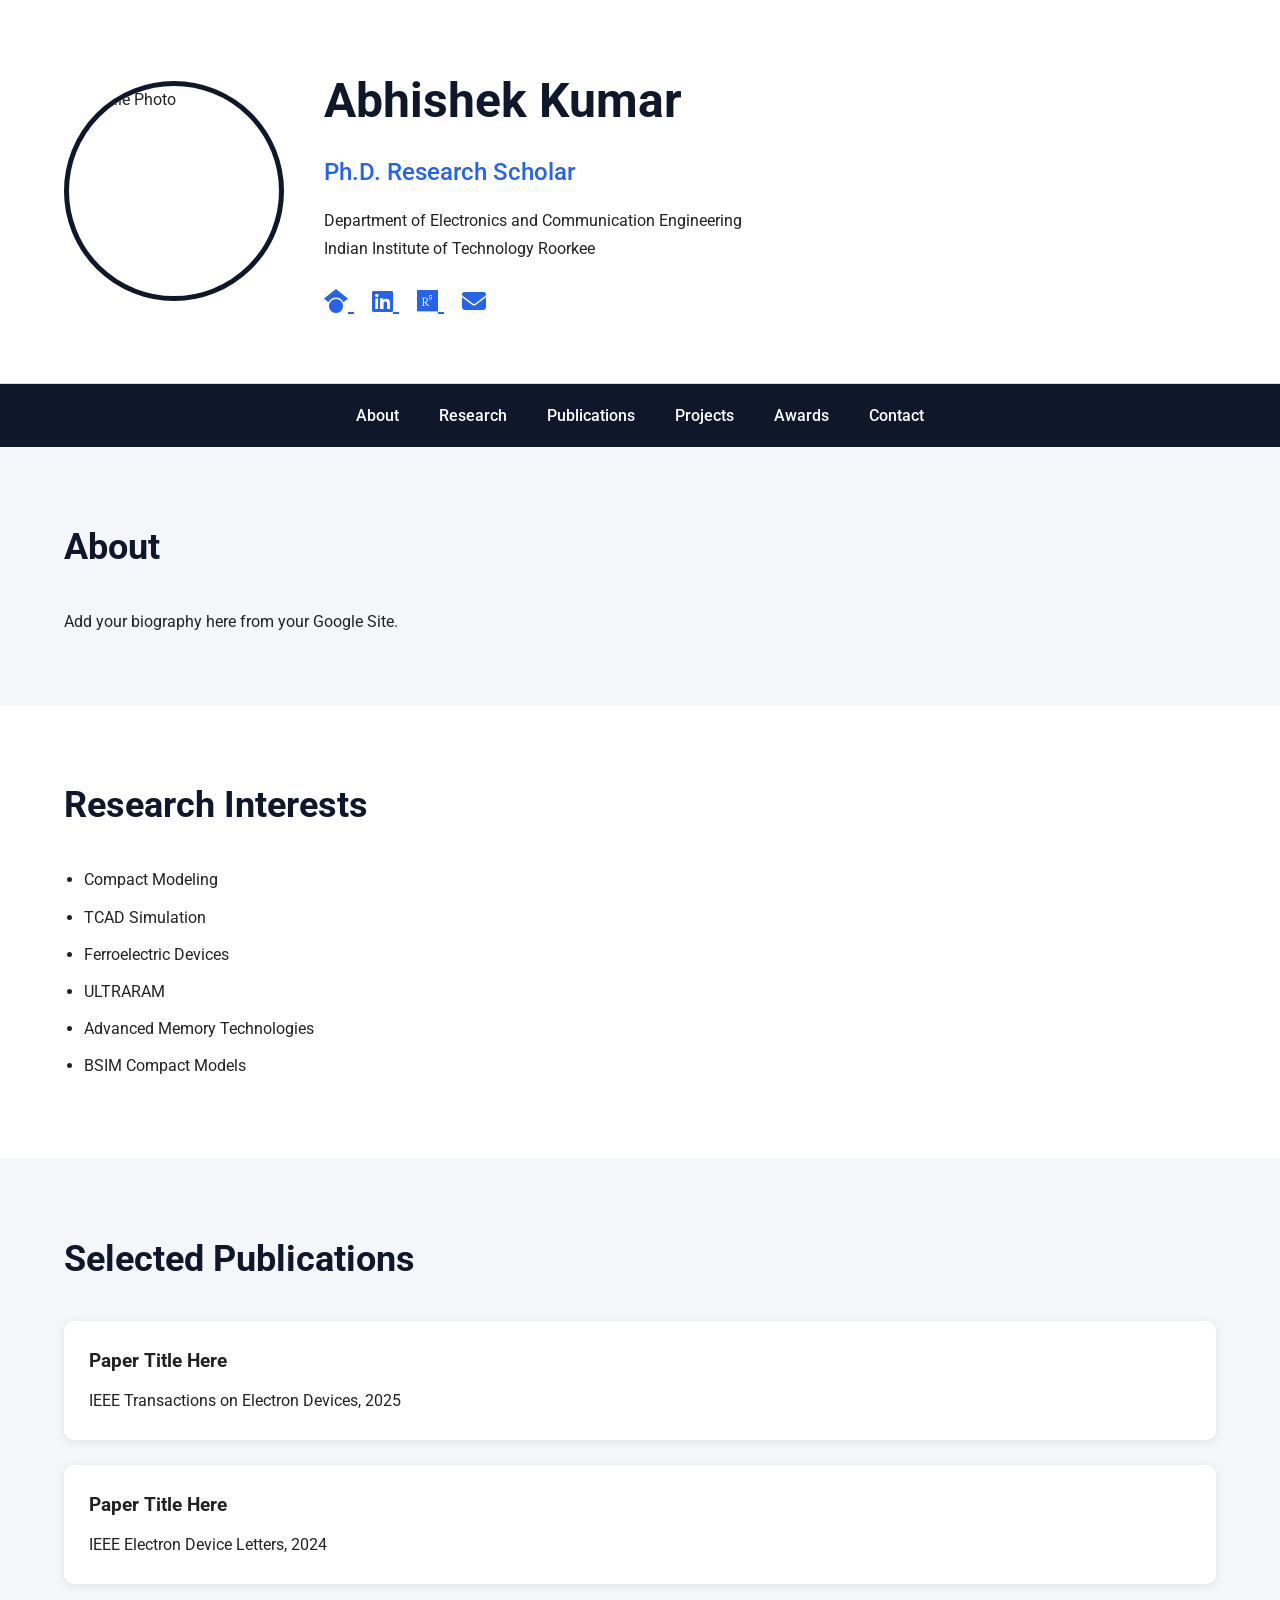
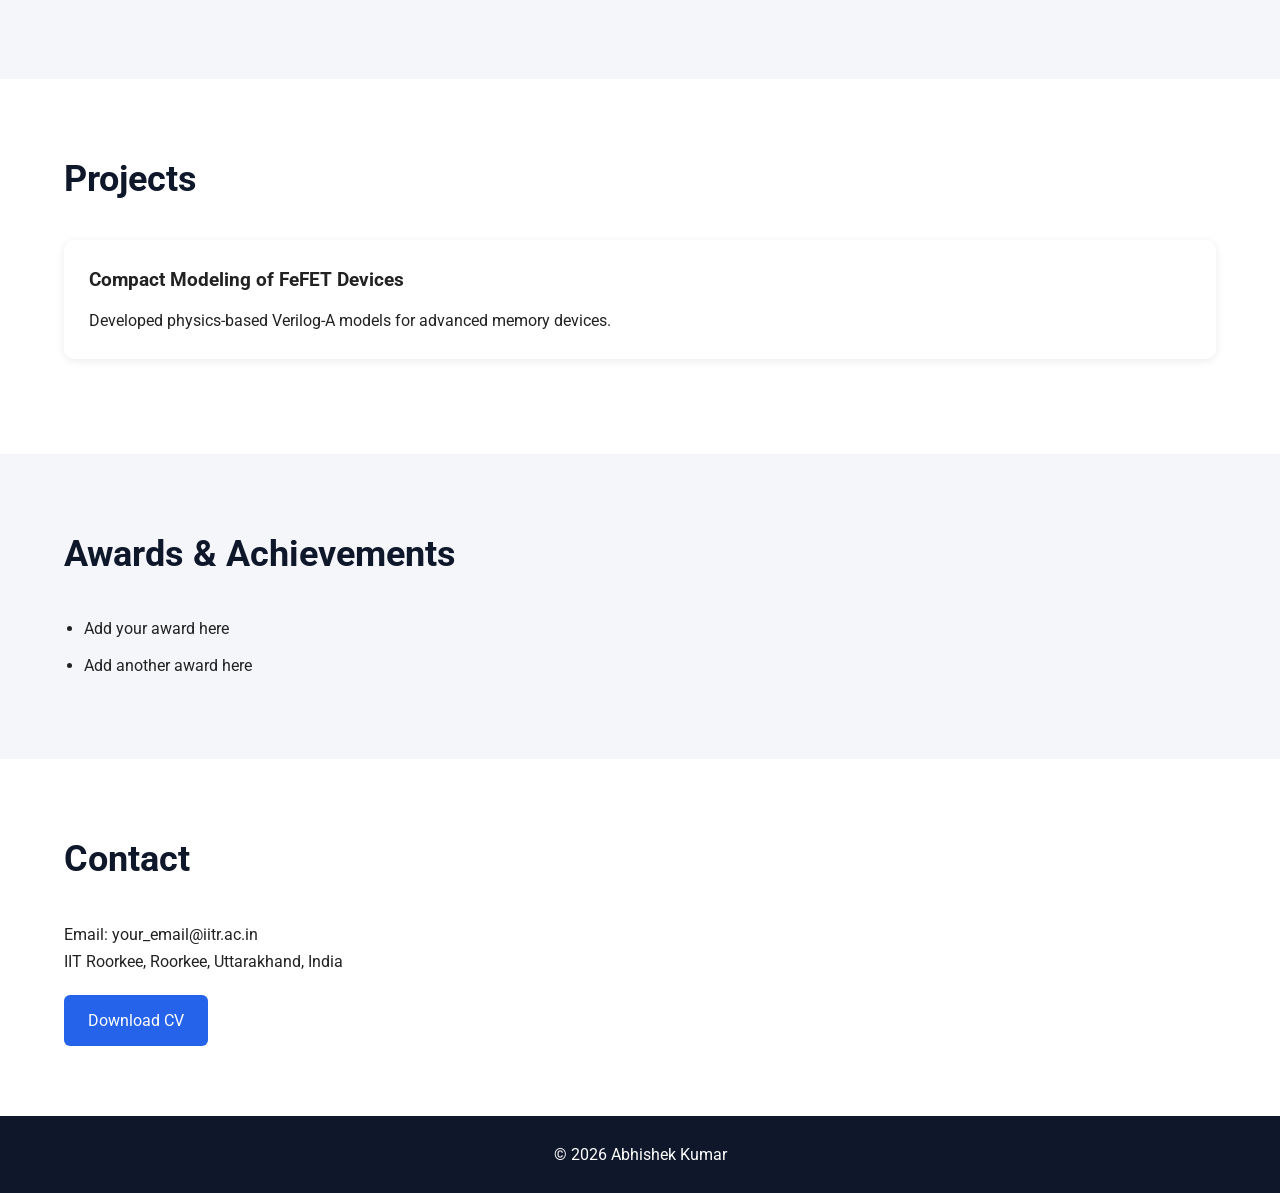
==== index.html @ ea374eec "initial commit" ====
<!DOCTYPE html>
<html lang="en">

<head>

    <meta charset="UTF-8">

    <meta name="viewport"
          content="width=device-width, initial-scale=1.0">

    <title>Abhishek Kumar</title>

    <link rel="stylesheet" href="style.css">

    <link href="https://fonts.googleapis.com/css2?family=Roboto:wght@300;400;500;700&display=swap"
          rel="stylesheet">

    <link rel="stylesheet"
          href="https://cdnjs.cloudflare.com/ajax/libs/font-awesome/6.5.1/css/all.min.css">

</head>

<body>

    <!-- HEADER -->

    <header class="header">

        <div class="container">

            <div class="profile-section">

                <img src="images/profile.jpg"
                     alt="Profile Photo"
                     class="profile-image">

                <div class="profile-text">

                    <h1>Abhishek Kumar</h1>

                    <h2>Ph.D. Research Scholar</h2>

                    <p>
                        Department of Electronics and Communication Engineering
                    </p>

                    <p>
                        Indian Institute of Technology Roorkee
                    </p>

                    <div class="social-links">

                        <a href="#">
                            <i class="fab fa-google-scholar"></i>
                        </a>

                        <a href="#">
                            <i class="fab fa-linkedin"></i>
                        </a>

                        <a href="#">
                            <i class="fab fa-researchgate"></i>
                        </a>

                        <a href="#">
                            <i class="fas fa-envelope"></i>
                        </a>

                    </div>

                </div>

            </div>

        </div>

    </header>

    <!-- NAVBAR -->

    <nav class="navbar">

        <div class="container">

            <ul>

                <li><a href="#about">About</a></li>

                <li><a href="#research">Research</a></li>

                <li><a href="#publications">Publications</a></li>

                <li><a href="#projects">Projects</a></li>

                <li><a href="#awards">Awards</a></li>

                <li><a href="#contact">Contact</a></li>

            </ul>

        </div>

    </nav>

    <!-- ABOUT -->

    <section id="about" class="section">

        <div class="container">

            <h2>About</h2>

            <p>
                Add your biography here from your Google Site.
            </p>

        </div>

    </section>

    <!-- RESEARCH -->

    <section id="research" class="section alt-section">

        <div class="container">

            <h2>Research Interests</h2>

            <ul class="research-list">

                <li>Compact Modeling</li>

                <li>TCAD Simulation</li>

                <li>Ferroelectric Devices</li>

                <li>ULTRARAM</li>

                <li>Advanced Memory Technologies</li>

                <li>BSIM Compact Models</li>

            </ul>

        </div>

    </section>

    <!-- PUBLICATIONS -->

    <section id="publications" class="section">

        <div class="container">

            <h2>Selected Publications</h2>

            <div class="card">

                <h3>Paper Title Here</h3>

                <p>
                    IEEE Transactions on Electron Devices, 2025
                </p>

            </div>

            <div class="card">

                <h3>Paper Title Here</h3>

                <p>
                    IEEE Electron Device Letters, 2024
                </p>

            </div>

        </div>

    </section>

    <!-- PROJECTS -->

    <section id="projects" class="section alt-section">

        <div class="container">

            <h2>Projects</h2>

            <div class="card">

                <h3>Compact Modeling of FeFET Devices</h3>

                <p>
                    Developed physics-based Verilog-A models for advanced memory devices.
                </p>

            </div>

        </div>

    </section>

    <!-- AWARDS -->

    <section id="awards" class="section">

        <div class="container">

            <h2>Awards & Achievements</h2>

            <ul class="research-list">

                <li>Add your award here</li>

                <li>Add another award here</li>

            </ul>

        </div>

    </section>

    <!-- CONTACT -->

    <section id="contact" class="section alt-section">

        <div class="container">

            <h2>Contact</h2>

            <p>Email: your_email@iitr.ac.in</p>

            <p>
                IIT Roorkee, Roorkee, Uttarakhand, India
            </p>

            <a href="files/CV.pdf"
               class="cv-button"
               target="_blank">

               Download CV

            </a>

        </div>

    </section>

    <!-- FOOTER -->

    <footer class="footer">

        <div class="container">

            <p>
                © 2026 Abhishek Kumar
            </p>

        </div>

    </footer>

    <script src="script.js"></script>

</body>

</html>
---- style.css ----
*{
    margin:0;
    padding:0;
    box-sizing:border-box;
}

html{
    scroll-behavior:smooth;
}

body{
    font-family:'Roboto',sans-serif;
    background:#f4f6f9;
    color:#222;
    line-height:1.7;
}

/* CONTAINER */

.container{
    width:90%;
    max-width:1200px;
    margin:auto;
}

/* HEADER */

.header{
    background:#ffffff;
    padding:60px 0;
    border-bottom:1px solid #ddd;
}

.profile-section{
    display:flex;
    align-items:center;
    gap:40px;
}

.profile-image{
    width:220px;
    height:220px;
    border-radius:50%;
    object-fit:cover;
    border:5px solid #0f172a;
}

.profile-text h1{
    font-size:48px;
    color:#0f172a;
    margin-bottom:10px;
}

.profile-text h2{
    color:#2563eb;
    margin-bottom:15px;
    font-weight:500;
}

.social-links{
    margin-top:20px;
}

.social-links a{
    color:#2563eb;
    font-size:24px;
    margin-right:18px;
}

/* NAVBAR */

.navbar{
    background:#0f172a;
    position:sticky;
    top:0;
    z-index:1000;
}

.navbar ul{
    display:flex;
    justify-content:center;
    list-style:none;
}

.navbar ul li{
    margin:0 20px;
}

.navbar ul li a{
    display:block;
    padding:18px 0;
    color:white;
    text-decoration:none;
    font-weight:500;
}

.navbar ul li a:hover{
    color:#60a5fa;
}

/* SECTION */

.section{
    padding:70px 0;
}

.alt-section{
    background:#ffffff;
}

.section h2{
    font-size:36px;
    margin-bottom:30px;
    color:#0f172a;
}

/* CARDS */

.card{
    background:white;
    padding:25px;
    border-radius:10px;
    margin-bottom:25px;
    box-shadow:0 2px 10px rgba(0,0,0,0.08);
}

.card h3{
    margin-bottom:10px;
}

/* LISTS */

.research-list{
    margin-left:20px;
}

.research-list li{
    margin-bottom:10px;
}

/* BUTTON */

.cv-button{
    display:inline-block;
    margin-top:20px;
    background:#2563eb;
    color:white;
    padding:12px 24px;
    border-radius:6px;
    text-decoration:none;
}

.cv-button:hover{
    background:#1d4ed8;
}

/* FOOTER */

.footer{
    background:#0f172a;
    color:white;
    text-align:center;
    padding:25px 0;
}

/* RESPONSIVE */

@media(max-width:768px){

    .profile-section{
        flex-direction:column;
        text-align:center;
    }

    .profile-text h1{
        font-size:36px;
    }

    .navbar ul{
        flex-wrap:wrap;
    }

    .navbar ul li{
        margin:0 10px;
    }

}
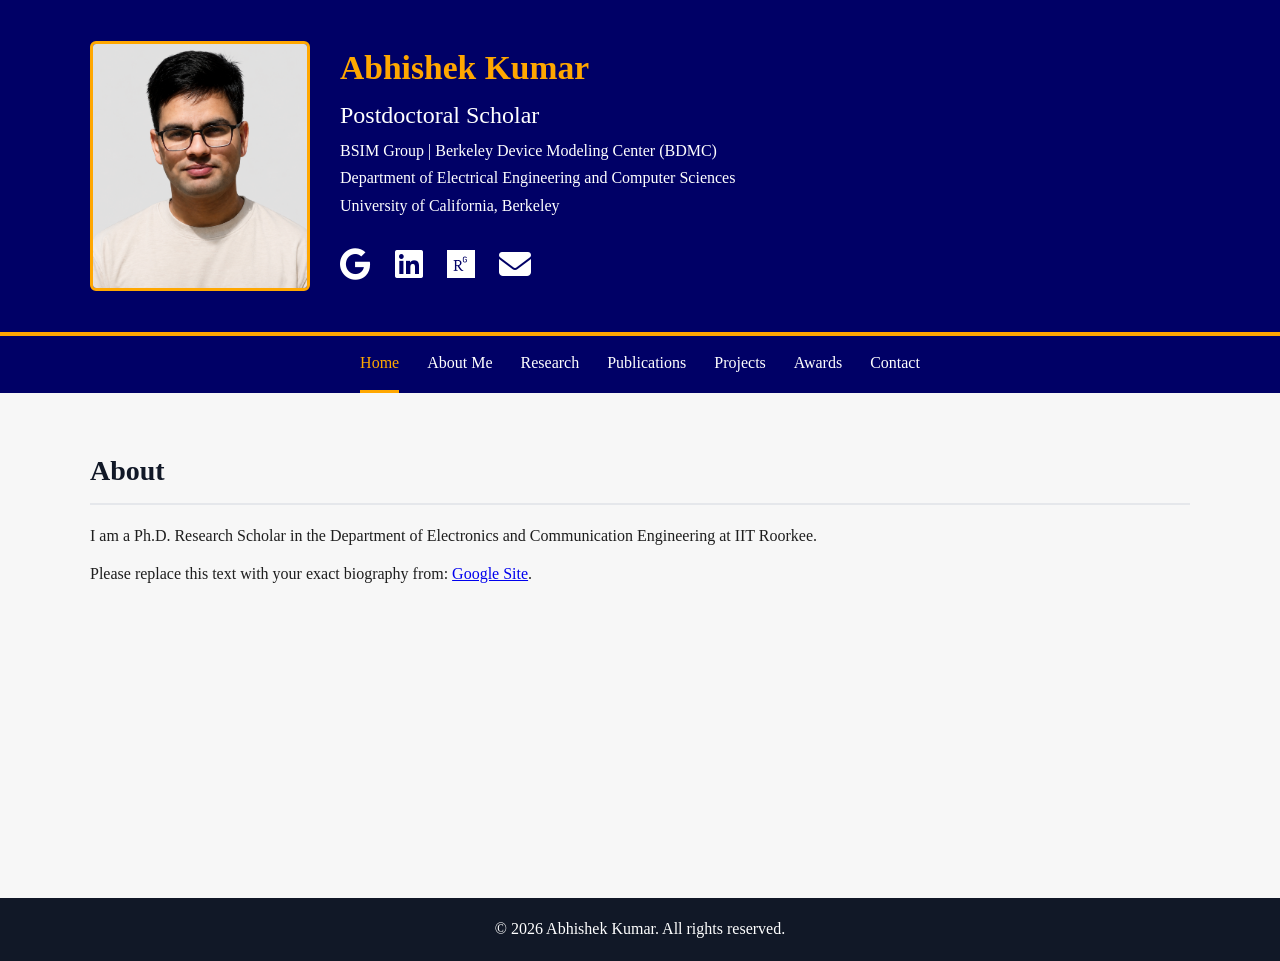
==== commit d16c705a: "update" ====
--- a/index.html
+++ b/index.html
@@ -1,267 +1,69 @@
 <!DOCTYPE html>
 <html lang="en">
-
 <head>
-
-    <meta charset="UTF-8">
-
-    <meta name="viewport"
-          content="width=device-width, initial-scale=1.0">
-
-    <title>Abhishek Kumar</title>
-
-    <link rel="stylesheet" href="style.css">
-
-    <link href="https://fonts.googleapis.com/css2?family=Roboto:wght@300;400;500;700&display=swap"
-          rel="stylesheet">
-
-    <link rel="stylesheet"
-          href="https://cdnjs.cloudflare.com/ajax/libs/font-awesome/6.5.1/css/all.min.css">
-
+  <meta charset="UTF-8" />
+  <meta name="viewport" content="width=device-width, initial-scale=1.0" />
+  <title>Abhishek Kumar | UC Berkeley</title>
+  <link rel="preconnect" href="https://fonts.googleapis.com">
+  <link rel="preconnect" href="https://fonts.gstatic.com" crossorigin>
+  <link href="https://fonts.googleapis.com/css2?family=Roboto:wght@300;400;500;700&display=swap" rel="stylesheet">
+  <link rel="stylesheet" href="https://cdnjs.cloudflare.com/ajax/libs/font-awesome/6.5.1/css/all.min.css">
+  <link rel="stylesheet" href="style.css" />
 </head>
-
 <body>
 
-    <!-- HEADER -->
+  <header class="top-header">
+    <div class="container header-grid">
+      <img src="images/profile.png" alt="Abhishek Kumar" class="profile-pic">
+      <div>
+        <h1>Abhishek Kumar</h1>
+        <p class="designation">Postdoctoral Scholar</p>
+        <p class="affiliation">BSIM Group | Berkeley Device Modeling Center (BDMC)</p>
+        <p class="affiliation">Department of Electrical Engineering and Computer Sciences</p>
+        <p class="affiliation">University of California, Berkeley</p>
+        <div class="social-links">
+          <a href="#" aria-label="Google Scholar"><i class="fa-brands fa-google"></i></a>
+          <a href="#" aria-label="LinkedIn"><i class="fa-brands fa-linkedin"></i></a>
+          <a href="#" aria-label="ResearchGate"><i class="fa-brands fa-researchgate"></i></a>
+          <a href="mailto:your_email@iitr.ac.in" aria-label="Email"><i class="fa-solid fa-envelope"></i></a>
+        </div>
+      </div>
+    </div>
+  </header>
 
-    <header class="header">
+  <nav class="navbar">
+    <div class="container">
+      <ul>
+        <li><a href="index.html" class="active">Home</a></li>
+        <li><a href="aboutme.html">About Me</a></li>
+        <li><a href="research.html">Research</a></li>
+        <li><a href="publications.html">Publications</a></li>
+        <li><a href="projects.html">Projects</a></li>
+        <li><a href="awards.html">Awards</a></li>
+        <li><a href="contact.html">Contact</a></li>
+      </ul>
+    </div>
+  </nav>
 
-        <div class="container">
+  <section class="section">
+    <div class="container">
+      <h2>About</h2>
+      <p>
+        I am a Ph.D. Research Scholar in the Department of Electronics and Communication Engineering at IIT Roorkee.
+      </p>
+      <p>
+        Please replace this text with your exact biography from:
+        <a href="https://sites.google.com/view/abhishekk" target="_blank">Google Site</a>.
+      </p>
+    </div>
+  </section>
 
-            <div class="profile-section">
+  <footer class="footer">
+    <div class="container">
+      <p>© 2026 Abhishek Kumar. All rights reserved.</p>
+    </div>
+  </footer>
 
-                <img src="images/profile.jpg"
-                     alt="Profile Photo"
-                     class="profile-image">
-
-                <div class="profile-text">
-
-                    <h1>Abhishek Kumar</h1>
-
-                    <h2>Ph.D. Research Scholar</h2>
-
-                    <p>
-                        Department of Electronics and Communication Engineering
-                    </p>
-
-                    <p>
-                        Indian Institute of Technology Roorkee
-                    </p>
-
-                    <div class="social-links">
-
-                        <a href="#">
-                            <i class="fab fa-google-scholar"></i>
-                        </a>
-
-                        <a href="#">
-                            <i class="fab fa-linkedin"></i>
-                        </a>
-
-                        <a href="#">
-                            <i class="fab fa-researchgate"></i>
-                        </a>
-
-                        <a href="#">
-                            <i class="fas fa-envelope"></i>
-                        </a>
-
-                    </div>
-
-                </div>
-
-            </div>
-
-        </div>
-
-    </header>
-
-    <!-- NAVBAR -->
-
-    <nav class="navbar">
-
-        <div class="container">
-
-            <ul>
-
-                <li><a href="#about">About</a></li>
-
-                <li><a href="#research">Research</a></li>
-
-                <li><a href="#publications">Publications</a></li>
-
-                <li><a href="#projects">Projects</a></li>
-
-                <li><a href="#awards">Awards</a></li>
-
-                <li><a href="#contact">Contact</a></li>
-
-            </ul>
-
-        </div>
-
-    </nav>
-
-    <!-- ABOUT -->
-
-    <section id="about" class="section">
-
-        <div class="container">
-
-            <h2>About</h2>
-
-            <p>
-                Add your biography here from your Google Site.
-            </p>
-
-        </div>
-
-    </section>
-
-    <!-- RESEARCH -->
-
-    <section id="research" class="section alt-section">
-
-        <div class="container">
-
-            <h2>Research Interests</h2>
-
-            <ul class="research-list">
-
-                <li>Compact Modeling</li>
-
-                <li>TCAD Simulation</li>
-
-                <li>Ferroelectric Devices</li>
-
-                <li>ULTRARAM</li>
-
-                <li>Advanced Memory Technologies</li>
-
-                <li>BSIM Compact Models</li>
-
-            </ul>
-
-        </div>
-
-    </section>
-
-    <!-- PUBLICATIONS -->
-
-    <section id="publications" class="section">
-
-        <div class="container">
-
-            <h2>Selected Publications</h2>
-
-            <div class="card">
-
-                <h3>Paper Title Here</h3>
-
-                <p>
-                    IEEE Transactions on Electron Devices, 2025
-                </p>
-
-            </div>
-
-            <div class="card">
-
-                <h3>Paper Title Here</h3>
-
-                <p>
-                    IEEE Electron Device Letters, 2024
-                </p>
-
-            </div>
-
-        </div>
-
-    </section>
-
-    <!-- PROJECTS -->
-
-    <section id="projects" class="section alt-section">
-
-        <div class="container">
-
-            <h2>Projects</h2>
-
-            <div class="card">
-
-                <h3>Compact Modeling of FeFET Devices</h3>
-
-                <p>
-                    Developed physics-based Verilog-A models for advanced memory devices.
-                </p>
-
-            </div>
-
-        </div>
-
-    </section>
-
-    <!-- AWARDS -->
-
-    <section id="awards" class="section">
-
-        <div class="container">
-
-            <h2>Awards & Achievements</h2>
-
-            <ul class="research-list">
-
-                <li>Add your award here</li>
-
-                <li>Add another award here</li>
-
-            </ul>
-
-        </div>
-
-    </section>
-
-    <!-- CONTACT -->
-
-    <section id="contact" class="section alt-section">
-
-        <div class="container">
-
-            <h2>Contact</h2>
-
-            <p>Email: your_email@iitr.ac.in</p>
-
-            <p>
-                IIT Roorkee, Roorkee, Uttarakhand, India
-            </p>
-
-            <a href="files/CV.pdf"
-               class="cv-button"
-               target="_blank">
-
-               Download CV
-
-            </a>
-
-        </div>
-
-    </section>
-
-    <!-- FOOTER -->
-
-    <footer class="footer">
-
-        <div class="container">
-
-            <p>
-                © 2026 Abhishek Kumar
-            </p>
-
-        </div>
-
-    </footer>
-
-    <script src="script.js"></script>
-
+  <script src="script.js"></script>
 </body>
-
 </html>
--- a/style.css
+++ b/style.css
@@ -1,187 +1,187 @@
-*{
-    margin:0;
-    padding:0;
-    box-sizing:border-box;
+* {
+  margin: 0;
+  padding: 0;
+  box-sizing: border-box;
 }
 
-html{
-    scroll-behavior:smooth;
+html {
+  scroll-behavior: smooth;
 }
 
-body{
-    font-family:'Roboto',sans-serif;
-    background:#f4f6f9;
-    color:#222;
-    line-height:1.7;
+body {
+  font-family: "Times New Roman", Times, serif;
+  background: #f7f7f7;
+  color: #1e1e1e;          /* body text each tab */
+  line-height: 1.65;
 }
 
-/* CONTAINER */
-
-.container{
-    width:90%;
-    max-width:1200px;
-    margin:auto;
+.container {
+  width: 90%;
+  max-width: 1100px;
+  margin: 0 auto;
 }
 
-/* HEADER */
-
-.header{
-    background:#ffffff;
-    padding:60px 0;
-    border-bottom:1px solid #ddd;
+/* Header */
+.top-header {
+  background: #000066;   /* header background */
+  border-bottom: 4px solid #ffa700;    /* border only */
+  padding: 40px 0;
 }
 
-.profile-section{
-    display:flex;
-    align-items:center;
-    gap:40px;
+.header-grid {
+  display: grid;
+  grid-template-columns: 220px 1fr;
+  gap: 30px;
+  align-items: center;
 }
 
-.profile-image{
-    width:220px;
-    height:220px;
-    border-radius:50%;
-    object-fit:cover;
-    border:5px solid #0f172a;
+.profile-pic {
+  width: 220px;
+  height: 250px;
+  border-radius: 6px;
+  object-fit: cover;
+  border: 3px solid #ffa700;
 }
 
-.profile-text h1{
-    font-size:48px;
-    color:#0f172a;
-    margin-bottom:10px;
+h1 {
+  font-size: 2.1rem;
+  font-weight: 700;
+  color: #ffa700;
 }
 
-.profile-text h2{
-    color:#2563eb;
-    margin-bottom:15px;
-    font-weight:500;
+.designation {
+  color: #ffffff;
+  font-size: 1.5rem;
+  font-weight: 500;
+  margin: 1px 0 2px;
 }
 
-.social-links{
-    margin-top:20px;
+.affiliation {
+  color: #ffffff;
+  font-weight: 500;
+  margin: 1px 0 1px;
 }
 
-.social-links a{
-    color:#2563eb;
-    font-size:24px;
-    margin-right:18px;
+.social-links {
+  margin-top: 20px;
 }
 
-/* NAVBAR */
-
-.navbar{
-    background:#0f172a;
-    position:sticky;
-    top:0;
-    z-index:1000;
+.social-links a {
+  margin-right: 20px;
+  color: #ffffff;
+  font-size: 2rem;
+  text-decoration: none;
 }
 
-.navbar ul{
-    display:flex;
-    justify-content:center;
-    list-style:none;
+/* Navbar */
+.navbar {
+  background: #000066;       /* tabs back. color */
+  position: sticky;
+  top: 0;
+  z-index: 1000;
 }
 
-.navbar ul li{
-    margin:0 20px;
+.navbar ul {
+  display: flex;
+  justify-content: center;
+  list-style: none;
+  flex-wrap: wrap;
 }
 
-.navbar ul li a{
-    display:block;
-    padding:18px 0;
-    color:white;
-    text-decoration:none;
-    font-weight:500;
+.navbar li {
+  margin: 0 14px;
 }
 
-.navbar ul li a:hover{
-    color:#60a5fa;
+.navbar a {
+  display: block;
+  padding: 14px 0;
+  color: #ffffff;
+  text-decoration: none;
+  font-weight: 500;
 }
 
-/* SECTION */
-
-.section{
-    padding:70px 0;
+.navbar a:hover {
+  color: #ffa700;    /* cursor reflection */
 }
 
-.alt-section{
-    background:#ffffff;
+.navbar a.active {
+  color: #ffa700;          /* active tab color */
+  border-bottom: 3px solid #ffa700;
 }
 
-.section h2{
-    font-size:36px;
-    margin-bottom:30px;
-    color:#0f172a;
+/* Sections */
+.section {
+  padding: 55px 0;
+  min-height: 55vh;
 }
 
-/* CARDS */
-
-.card{
-    background:white;
-    padding:25px;
-    border-radius:10px;
-    margin-bottom:25px;
-    box-shadow:0 2px 10px rgba(0,0,0,0.08);
+.section h2 {
+  font-size: 1.75rem;
+  color: #111827;
+  margin-bottom: 18px;
+  border-bottom: 2px solid #e5e7eb;
+  padding-bottom: 8px;
 }
 
-.card h3{
-    margin-bottom:10px;
+.section p {
+  margin-bottom: 12px;
 }
 
-/* LISTS */
-
-.research-list{
-    margin-left:20px;
+.bullet-list {
+  margin-left: 20px;
 }
 
-.research-list li{
-    margin-bottom:10px;
+.bullet-list li {
+  margin-bottom: 8px;
 }
 
-/* BUTTON */
-
-.cv-button{
-    display:inline-block;
-    margin-top:20px;
-    background:#2563eb;
-    color:white;
-    padding:12px 24px;
-    border-radius:6px;
-    text-decoration:none;
+/* Card */
+.card {
+  background: #fff;
+  border: 1px solid #e4e4e7;
+  border-left: 4px solid #0b5ed7;
+  padding: 16px 18px;
+  margin-bottom: 14px;
+  border-radius: 6px;
 }
 
-.cv-button:hover{
-    background:#1d4ed8;
+.card h3 {
+  margin-bottom: 6px;
 }
 
-/* FOOTER */
-
-.footer{
-    background:#0f172a;
-    color:white;
-    text-align:center;
-    padding:25px 0;
+/* Button */
+.btn {
+  display: inline-block;
+  margin-top: 10px;
+  background: #0b5ed7;
+  color: #fff;
+  text-decoration: none;
+  padding: 10px 18px;
+  border-radius: 4px;
+  font-weight: 500;
 }
 
-/* RESPONSIVE */
+.btn:hover {
+  background: #094db1;
+}
 
-@media(max-width:768px){
+/* Footer */
+.footer {
+  background: #111827;
+  color: #fff;
+  text-align: center;
+  padding: 18px 0;
+  margin-top: 10px;
+}
 
-    .profile-section{
-        flex-direction:column;
-        text-align:center;
-    }
+/* Responsive */
+@media (max-width: 768px) {
+  .header-grid {
+    grid-template-columns: 1fr;
+    text-align: center;
+  }
 
-    .profile-text h1{
-        font-size:36px;
-    }
-
-    .navbar ul{
-        flex-wrap:wrap;
-    }
-
-    .navbar ul li{
-        margin:0 10px;
-    }
-
+  .profile-pic {
+    margin: 0 auto;
+  }
 }
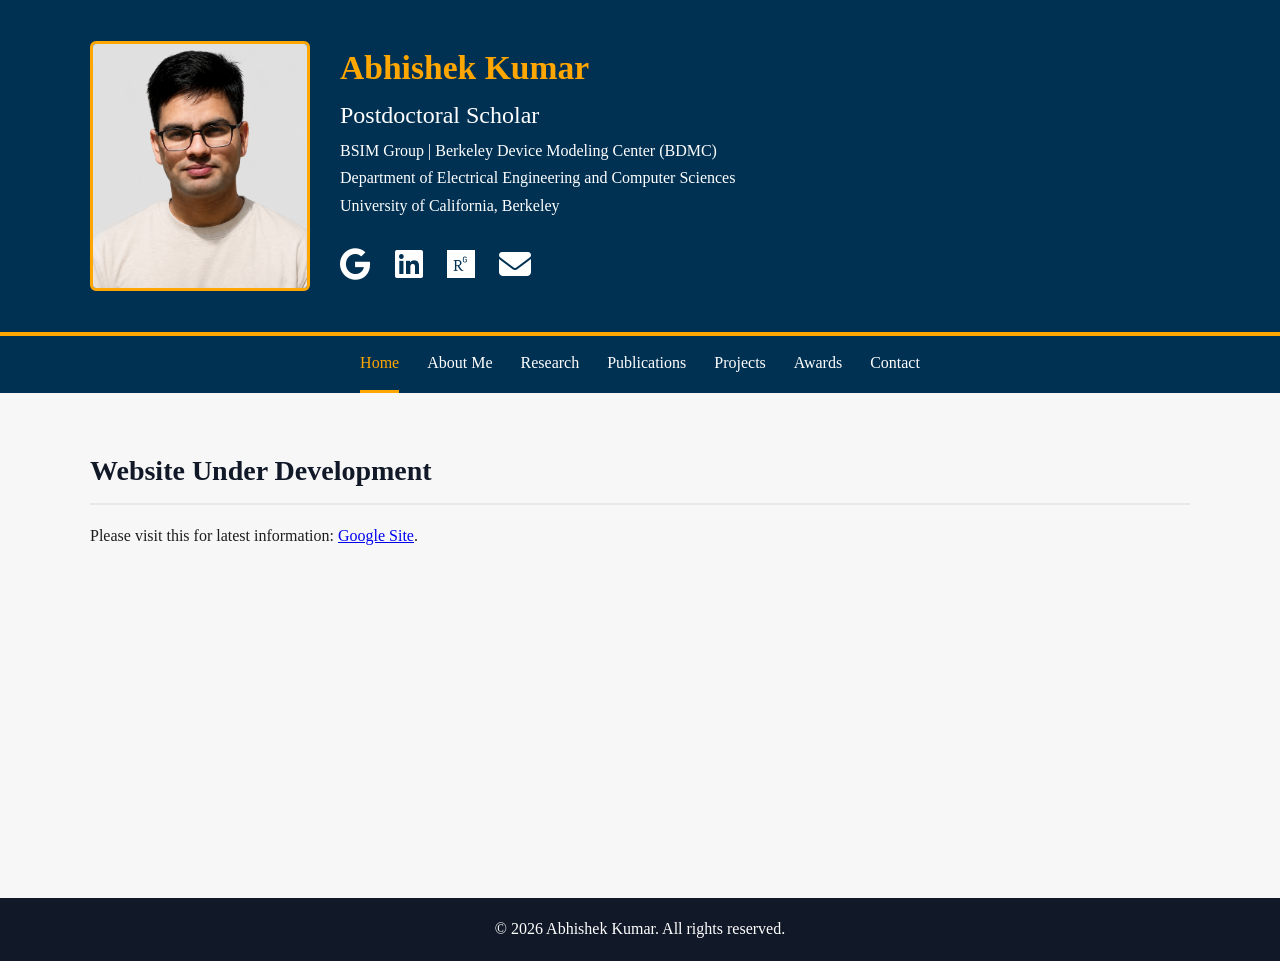
==== commit 6ae354cb: "changes" ====
--- a/index.html
+++ b/index.html
@@ -25,7 +25,7 @@
           <a href="#" aria-label="Google Scholar"><i class="fa-brands fa-google"></i></a>
           <a href="#" aria-label="LinkedIn"><i class="fa-brands fa-linkedin"></i></a>
           <a href="#" aria-label="ResearchGate"><i class="fa-brands fa-researchgate"></i></a>
-          <a href="mailto:your_email@iitr.ac.in" aria-label="Email"><i class="fa-solid fa-envelope"></i></a>
+          <a href="mailto:abhishekg@berkeley.edu" aria-label="Email"><i class="fa-solid fa-envelope"></i></a>
         </div>
       </div>
     </div>
@@ -47,12 +47,9 @@
 
   <section class="section">
     <div class="container">
-      <h2>About</h2>
+      <h2>Website Under Development</h2>
       <p>
-        I am a Ph.D. Research Scholar in the Department of Electronics and Communication Engineering at IIT Roorkee.
-      </p>
-      <p>
-        Please replace this text with your exact biography from:
+        Please visit this for latest information:
         <a href="https://sites.google.com/view/abhishekk" target="_blank">Google Site</a>.
       </p>
     </div>
--- a/style.css
+++ b/style.css
@@ -13,6 +13,7 @@
   background: #f7f7f7;
   color: #1e1e1e;          /* body text each tab */
   line-height: 1.65;
+  text-align: justify;
 }
 
 .container {
@@ -23,7 +24,7 @@
 
 /* Header */
 .top-header {
-  background: #000066;   /* header background */
+  background: #003153;   /* header background */
   border-bottom: 4px solid #ffa700;    /* border only */
   padding: 40px 0;
 }
@@ -75,7 +76,7 @@
 
 /* Navbar */
 .navbar {
-  background: #000066;       /* tabs back. color */
+  background: #003153;       /* tabs back. color */
   position: sticky;
   top: 0;
   z-index: 1000;
@@ -125,6 +126,8 @@
 
 .section p {
   margin-bottom: 12px;
+  text-align: justify;
+  text-justify: inter-word;
 }
 
 .bullet-list {
